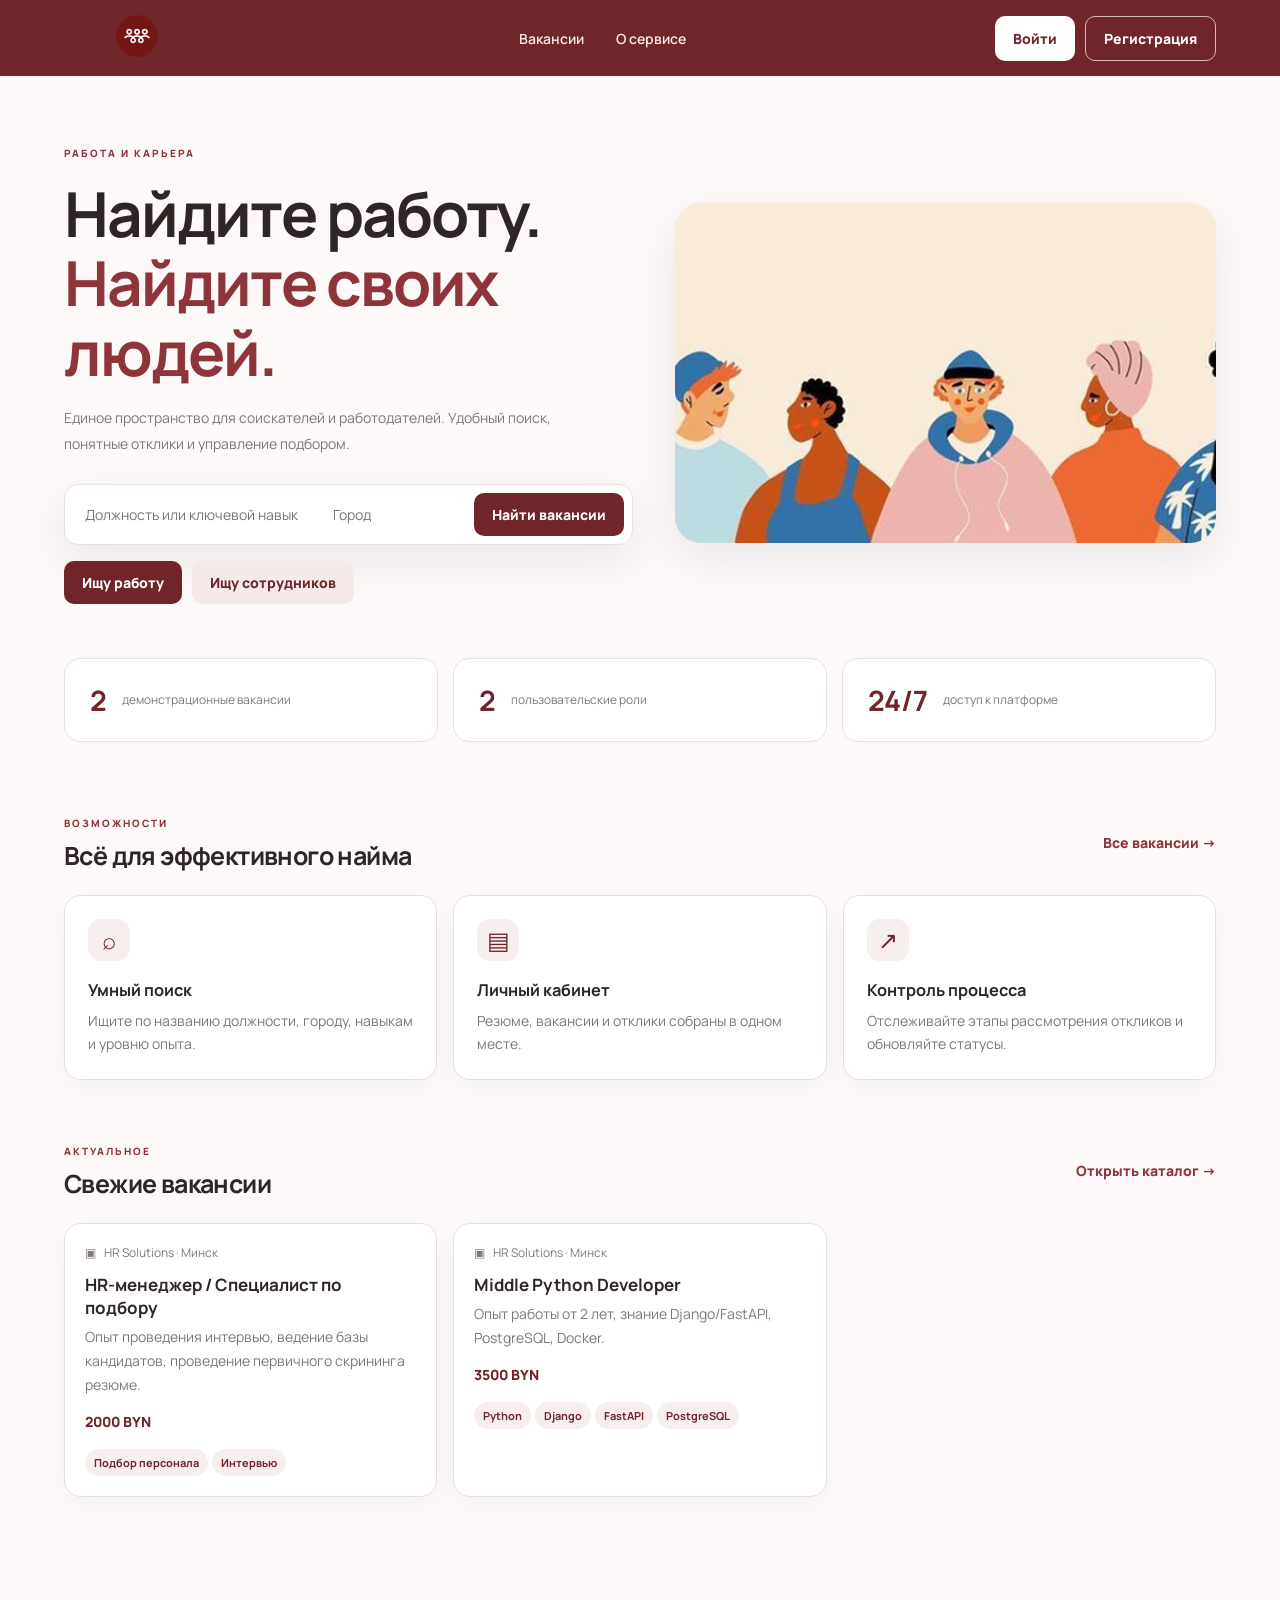
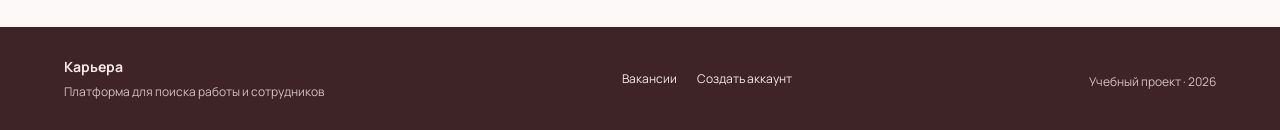
==== index.html @ 32a64653 "first commit" ====
<!doctype html>
<html lang="ru">
  <head>
    <meta charset="UTF-8" />
    <meta name="viewport" content="width=device-width, initial-scale=1.0" />
    <title>Главная — Карьера</title>
    <link rel="stylesheet" href="style.css" />
  </head>
  <body>
    <header class="site-header">
      <a class="brand" href="index.html"
        ><img src="images/main logo.svg" alt="Карьера"
      /></a>
      <nav>
        <a href="vacancies.html">Вакансии</a
        ><a href="index.html#about">О сервисе</a>
      </nav>
      <div class="header-actions" id="headerActions">
        <a class="btn btn-light" href="auth.html">Войти</a
        ><a class="btn btn-outline-light" href="auth.html?mode=register"
          >Регистрация</a
        >
      </div>
    </header>
    <main class="page-shell">
      <section class="hero">
        <div class="hero-copy">
          <span class="eyebrow">РАБОТА И КАРЬЕРА</span>
          <h1>Найдите работу.<br /><em>Найдите своих людей.</em></h1>
          <p>
            Единое пространство для соискателей и работодателей. Удобный поиск,
            понятные отклики и управление подбором.
          </p>
          <form class="hero-search" id="homeSearch">
            <input name="q" placeholder="Должность или ключевой навык" /><input
              name="city"
              placeholder="Город"
            /><button class="btn btn-primary">Найти вакансии</button>
          </form>
          <div class="hero-links">
            <a
              class="btn btn-primary"
              href="auth.html?mode=register&role=applicant"
              >Ищу работу</a
            ><a
              class="btn btn-soft"
              href="auth.html?mode=register&role=recruiter"
              >Ищу сотрудников</a
            >
          </div>
        </div>
        <div class="hero-art">
          <img src="images/banner.png" alt="Команда и карьера" />
        </div>
      </section>
      <section class="stats">
        <div><b>2</b><span>демонстрационные вакансии</span></div>
        <div><b>2</b><span>пользовательские роли</span></div>
        <div><b>24/7</b><span>доступ к платформе</span></div>
      </section>
      <section class="section" id="about">
        <div class="section-heading">
          <div>
            <span class="eyebrow">ВОЗМОЖНОСТИ</span>
            <h2>Всё для эффективного найма</h2>
          </div>
          <a href="vacancies.html" class="text-link">Все вакансии →</a>
        </div>
        <div class="feature-grid">
          <article class="feature-card">
            <div class="feature-icon">⌕</div>
            <h3>Умный поиск</h3>
            <p>Ищите по названию должности, городу, навыкам и уровню опыта.</p>
          </article>
          <article class="feature-card">
            <div class="feature-icon">▤</div>
            <h3>Личный кабинет</h3>
            <p>Резюме, вакансии и отклики собраны в одном месте.</p>
          </article>
          <article class="feature-card">
            <div class="feature-icon">↗</div>
            <h3>Контроль процесса</h3>
            <p>
              Отслеживайте этапы рассмотрения откликов и обновляйте статусы.
            </p>
          </article>
        </div>
      </section>
      <section class="section">
        <div class="section-heading">
          <div>
            <span class="eyebrow">АКТУАЛЬНОЕ</span>
            <h2>Свежие вакансии</h2>
          </div>
          <a href="vacancies.html" class="text-link">Открыть каталог →</a>
        </div>
        <div id="homeVacancies" class="vacancy-grid"></div>
      </section>
    </main>
    <footer class="footer">
      <div>
        <strong>Карьера</strong>
        <p>Платформа для поиска работы и сотрудников</p>
      </div>
      <div>
        <a href="vacancies.html">Вакансии</a
        ><a href="auth.html?mode=register">Создать аккаунт</a>
      </div>
      <small>Учебный проект · 2026</small>
    </footer>
    <div id="toast" class="toast" role="status"></div>
    <script src="script.js"></script>
  </body>
</html>
---- style.css ----
@import url("https://fonts.googleapis.com/css2?family=Manrope:wght@400;500;600;700;800&display=swap");
:root {
  --wine: #70252b;
  --wine2: #8e343b;
  --ink: #2f2526;
  --muted: #817678;
  --pink: #f7eeee;
  --line: #eadfe0;
  --paper: #fff;
  --bg: #fcf9f8;
  --green: #267653;
  --shadow: 0 16px 45px rgba(64, 31, 34, 0.08);
}
* {
  box-sizing: border-box;
}
html {
  scroll-behavior: smooth;
}
body {
  margin: 0;
  background: var(--bg);
  color: var(--ink);
  font-family: Manrope, Arial, sans-serif;
  font-size: 14px;
}
a {
  color: inherit;
  text-decoration: none;
}
button,
input,
select,
textarea {
  font: inherit;
}
button,
a {
  -webkit-tap-highlight-color: transparent;
}
.site-header {
  height: 76px;
  background: var(--wine);
  display: flex;
  align-items: center;
  justify-content: space-between;
  padding: 0 max(5vw, 24px);
  color: #fff;
  gap: 30px;
}
.brand img {
  width: 145px;
  max-height: 42px;
  object-fit: contain;
}
.site-header nav {
  display: flex;
  gap: 32px;
  margin: auto;
}
.site-header nav a {
  color: #f8e9e9;
  font-weight: 600;
}
.site-header nav a:hover {
  color: #fff;
}
.header-actions {
  display: flex;
  gap: 10px;
}
.btn {
  border: 0;
  border-radius: 10px;
  padding: 12px 18px;
  font-weight: 800;
  cursor: pointer;
  display: inline-flex;
  align-items: center;
  justify-content: center;
  transition: 0.2s;
}
.btn:hover {
  transform: translateY(-1px);
  filter: brightness(0.97);
}
.btn-primary {
  background: var(--wine);
  color: #fff;
}
.btn-light {
  background: #fff;
  color: var(--wine);
}
.btn-outline-light {
  background: transparent;
  border: 1px solid #d9babc;
  color: #fff;
}
.btn-soft {
  background: #f5e9e9;
  color: var(--wine);
}
.btn-wide {
  width: 100%;
  margin-top: 8px;
}
.page-shell {
  max-width: 1200px;
  margin: 0 auto;
  padding: 36px 24px 70px;
}
.hero {
  display: grid;
  grid-template-columns: 1fr 0.95fr;
  gap: 42px;
  align-items: center;
  min-height: 430px;
}
.hero-copy {
  padding: 30px 0;
}
.eyebrow {
  font-size: 10px;
  letter-spacing: 2px;
  font-weight: 800;
  color: var(--wine2);
}
h1,
h2,
h3,
p {
  margin-top: 0;
}
.hero h1 {
  font-size: clamp(38px, 5vw, 62px);
  line-height: 1.12;
  letter-spacing: -2px;
  margin: 18px 0;
}
.hero h1 em {
  font-style: normal;
  color: var(--wine2);
}
.hero-copy > p,
.page-heading p,
.dashboard-top p {
  color: var(--muted);
  line-height: 1.8;
  max-width: 540px;
}
.hero-art {
  border-radius: 26px;
  overflow: hidden;
  background: #f1e5e3;
  box-shadow: var(--shadow);
}
.hero-art img {
  display: block;
  width: 100%;
  height: 340px;
  object-fit: cover;
}
.hero-search {
  display: grid;
  grid-template-columns: 1fr 145px auto;
  gap: 8px;
  background: #fff;
  padding: 8px;
  border: 1px solid var(--line);
  border-radius: 14px;
  box-shadow: var(--shadow);
  margin: 28px 0 16px;
}
.hero-search input {
  min-width: 0;
  border: 0;
  padding: 12px;
  outline: none;
}
.hero-links {
  display: flex;
  gap: 10px;
}
.stats {
  display: grid;
  grid-template-columns: repeat(3, 1fr);
  gap: 15px;
  margin: 24px 0 70px;
}
.stats div {
  background: #fff;
  border: 1px solid var(--line);
  border-radius: 16px;
  padding: 22px 25px;
  display: flex;
  align-items: center;
  gap: 15px;
}
.stats b {
  font-size: 28px;
  color: var(--wine);
}
.stats span {
  color: var(--muted);
  font-size: 12px;
}
.section {
  margin: 60px 0;
}
.section-heading {
  display: flex;
  justify-content: space-between;
  align-items: center;
  gap: 15px;
  margin-bottom: 22px;
}
.section-heading h2,
.section-panel h2 {
  font-size: 25px;
  margin: 7px 0 0;
  letter-spacing: -0.6px;
}
.text-link {
  color: var(--wine2);
  font-weight: 800;
  background: none;
  border: 0;
  cursor: pointer;
}
.feature-grid,
.vacancy-grid {
  display: grid;
  grid-template-columns: repeat(3, 1fr);
  gap: 16px;
}
.feature-card,
.panel,
.vacancy-card {
  background: #fff;
  border: 1px solid var(--line);
  border-radius: 17px;
  padding: 23px;
  box-shadow: 0 7px 24px rgba(64, 31, 34, 0.035);
}
.feature-icon {
  width: 42px;
  height: 42px;
  border-radius: 13px;
  background: var(--pink);
  display: grid;
  place-items: center;
  color: var(--wine);
  font-size: 24px;
  margin-bottom: 18px;
}
.feature-card h3 {
  margin-bottom: 8px;
}
.feature-card p,
.vacancy-card p {
  color: var(--muted);
  line-height: 1.7;
  margin-bottom: 0;
}
.vacancy-card {
  padding: 20px;
}
.vacancy-card h3 {
  margin: 12px 0 6px;
  font-size: 17px;
}
.company-line,
.meta-line {
  display: flex;
  align-items: center;
  gap: 8px;
  color: var(--muted);
  font-size: 12px;
}
.salary {
  font-weight: 800;
  color: var(--wine);
  margin: 15px 0;
}
.tag {
  display: inline-flex;
  background: #f7eeee;
  color: var(--wine);
  padding: 6px 9px;
  border-radius: 20px;
  font-size: 11px;
  font-weight: 700;
  margin: 3px 4px 0 0;
}
.card-actions {
  display: flex;
  gap: 8px;
  margin-top: 16px;
}
.card-actions .btn {
  padding: 9px 13px;
  font-size: 12px;
}
.page-heading {
  margin: 10px 0 28px;
}
.page-heading h1,
.dashboard-top h1 {
  font-size: 34px;
  letter-spacing: -1px;
  margin: 10px 0;
}
.catalog-layout {
  display: grid;
  grid-template-columns: 260px 1fr;
  gap: 24px;
}
.filters {
  height: max-content;
  display: grid;
  gap: 16px;
}
.filters label,
.auth-card label,
.form-grid label {
  display: grid;
  gap: 7px;
  font-weight: 700;
  font-size: 12px;
}
.filter-title {
  display: flex;
  justify-content: space-between;
  align-items: center;
}
.filter-title h3 {
  margin: 0;
}
.filters input,
.filters select,
.auth-card input,
.form-grid input,
.form-grid select,
.form-grid textarea,
.filter-row input,
.filter-row select {
  width: 100%;
  padding: 12px 13px;
  border: 1px solid var(--line);
  border-radius: 9px;
  background: #fff;
  outline: none;
  color: var(--ink);
}
input:focus,
select:focus,
textarea:focus {
  border-color: #b9787d !important;
  box-shadow: 0 0 0 3px #f6e9e9;
}
.results-bar {
  display: flex;
  justify-content: space-between;
  align-items: center;
  margin: 0 0 14px;
  color: var(--muted);
  font-weight: 700;
}
.results-bar select {
  padding: 9px;
  border: 1px solid var(--line);
  border-radius: 9px;
  background: #fff;
}
.stack-list {
  display: grid;
  gap: 12px;
}
.job-row,
.application-row,
.resume-row {
  background: #fff;
  border: 1px solid var(--line);
  border-radius: 14px;
  padding: 18px;
  display: flex;
  justify-content: space-between;
  gap: 20px;
  align-items: center;
}
.job-row h3,
.application-row h3,
.resume-row h3 {
  margin: 0 0 6px;
  font-size: 16px;
}
.row-main {
  min-width: 0;
  flex: 1;
}
.row-side {
  display: flex;
  flex-direction: column;
  align-items: flex-end;
  gap: 9px;
}
.empty-state {
  padding: 28px;
  text-align: center;
  border: 1px dashed #d9c7c9;
  border-radius: 13px;
  color: var(--muted);
}
.auth-wrap {
  display: grid;
  grid-template-columns: 1fr 440px;
  gap: 70px;
  max-width: 980px;
  margin: 30px auto;
  align-items: center;
}
.auth-aside {
  padding: 35px;
}
.auth-aside h1 {
  font-size: 42px;
  line-height: 1.15;
  letter-spacing: -1.5px;
  margin: 18px 0;
}
.auth-aside p {
  color: var(--muted);
  line-height: 1.8;
}
.auth-aside img {
  width: 130px;
  margin-top: 35px;
}
.auth-card {
  background: #fff;
  border: 1px solid var(--line);
  border-radius: 20px;
  padding: 28px;
  box-shadow: var(--shadow);
}
.auth-tabs {
  display: flex;
  background: #f8f1f1;
  padding: 4px;
  border-radius: 10px;
  margin-bottom: 24px;
}
.tab {
  border: 0;
  background: transparent;
  flex: 1;
  padding: 10px;
  border-radius: 8px;
  color: var(--muted);
  font-weight: 800;
  cursor: pointer;
}
.tab.active {
  background: #fff;
  color: var(--wine);
  box-shadow: 0 2px 8px #0000000b;
}
.auth-card form {
  display: grid;
  gap: 15px;
}
.auth-card h2 {
  margin: 0 0 4px;
}
.auth-card fieldset {
  border: 0;
  padding: 0;
  margin: 0;
  display: grid;
  gap: 8px;
}
.auth-card legend {
  font-weight: 800;
  font-size: 12px;
  margin-bottom: 9px;
}
.role-option {
  display: flex !important;
  grid-template-columns: auto 1fr !important;
  align-items: center;
  border: 1px solid var(--line);
  padding: 12px;
  border-radius: 10px;
  cursor: pointer;
}
.role-option input {
  width: auto;
}
.role-option span {
  display: grid;
  gap: 3px;
}
.role-option small,
.form-note {
  color: var(--muted);
  font-weight: 400;
}
.form-note {
  font-size: 11px;
  line-height: 1.6;
  margin: 0;
}
.dashboard-top {
  display: flex;
  justify-content: space-between;
  align-items: center;
  margin: 8px 0 28px;
}
.dashboard-grid {
  display: grid;
  grid-template-columns: 230px 1fr;
  gap: 22px;
  align-items: start;
}
.sidebar {
  display: grid;
  gap: 8px;
  position: sticky;
  top: 20px;
}
.user-mini {
  padding: 8px 4px 18px;
  border-bottom: 1px solid var(--line);
  font-weight: 800;
  margin-bottom: 7px;
}
.user-mini small {
  display: block;
  color: var(--muted);
  font-weight: 500;
  margin-top: 4px;
}
.side-link {
  padding: 11px 12px;
  border-radius: 9px;
  color: var(--muted);
  font-weight: 700;
}
.side-link:hover,
.side-link.active {
  background: var(--pink);
  color: var(--wine);
}
.dashboard-content {
  display: grid;
  gap: 20px;
  min-width: 0;
}
.section-panel {
  padding: 23px;
}
.section-panel .section-heading {
  margin-bottom: 18px;
}
.resume-summary {
  background: #fbf6f5;
  padding: 18px;
  border-radius: 12px;
}
.resume-summary h3 {
  margin: 0 0 7px;
}
.form-grid {
  display: grid;
  grid-template-columns: 1fr 1fr;
  gap: 14px;
  margin-top: 18px;
}
.form-grid .full {
  grid-column: 1/-1;
}
.form-grid textarea {
  resize: vertical;
}
.form-actions {
  display: flex;
  gap: 10px;
}
.filter-row {
  display: grid;
  grid-template-columns: 1fr 190px 190px;
  gap: 9px;
  margin-bottom: 14px;
}
.status {
  display: inline-flex;
  border-radius: 20px;
  padding: 6px 10px;
  background: #f5eeee;
  color: var(--wine);
  font-size: 11px;
  font-weight: 800;
}
.status.green {
  background: #eaf5ef;
  color: var(--green);
}
.row-actions {
  display: flex;
  gap: 7px;
  flex-wrap: wrap;
}
.row-actions select {
  padding: 8px;
  border: 1px solid var(--line);
  border-radius: 8px;
  background: #fff;
}
.footer {
  background: #3e2427;
  color: #f7e9e9;
  padding: 30px max(5vw, 24px);
  display: flex;
  align-items: center;
  justify-content: space-between;
  gap: 20px;
}
.footer p,
.footer small {
  color: #d5bfc1;
  font-size: 12px;
  margin: 7px 0 0;
}
.footer > div:nth-child(2) {
  display: flex;
  gap: 20px;
  font-size: 12px;
}
.toast {
  position: fixed;
  bottom: 24px;
  right: 24px;
  background: #2f2526;
  color: #fff;
  padding: 13px 18px;
  border-radius: 10px;
  box-shadow: var(--shadow);
  opacity: 0;
  transform: translateY(12px);
  transition: 0.25s;
  pointer-events: none;
  z-index: 20;
}
.toast.show {
  opacity: 1;
  transform: translateY(0);
}
[hidden] {
  display: none !important;
}
@media (max-width: 850px) {
  .site-header {
    padding: 0 18px;
  }
  .site-header nav {
    display: none;
  }
  .hero {
    grid-template-columns: 1fr;
  }
  .hero-art img {
    height: 240px;
  }
  .auth-wrap {
    grid-template-columns: 1fr;
    gap: 20px;
  }
  .auth-aside {
    padding: 10px;
  }
  .auth-aside img {
    display: none;
  }
  .catalog-layout {
    grid-template-columns: 1fr;
  }
  .filters {
    grid-template-columns: 1fr 1fr;
  }
  .filter-title {
    grid-column: 1/-1;
  }
  .dashboard-grid {
    grid-template-columns: 1fr;
  }
  .sidebar {
    position: static;
    grid-template-columns: repeat(3, 1fr);
  }
  .user-mini {
    grid-column: 1/-1;
  }
  .feature-grid,
  .vacancy-grid {
    grid-template-columns: repeat(2, 1fr);
  }
  .filter-row {
    grid-template-columns: 1fr 1fr;
  }
  .filter-row input:first-child {
    grid-column: 1/-1;
  }
}
@media (max-width: 560px) {
  .page-shell {
    padding: 24px 15px 50px;
  }
  .site-header {
    height: 66px;
  }
  .brand img {
    width: 115px;
  }
  .header-actions {
    gap: 6px;
  }
  .header-actions .btn {
    font-size: 11px;
    padding: 9px;
  }
  .hero h1 {
    font-size: 39px;
  }
  .hero-search {
    grid-template-columns: 1fr;
  }
  .hero-search input {
    border-bottom: 1px solid var(--line);
  }
  .stats {
    grid-template-columns: 1fr;
    margin-bottom: 45px;
  }
  .stats div {
    padding: 15px;
  }
  .feature-grid,
  .vacancy-grid {
    grid-template-columns: 1fr;
  }
  .section-heading {
    align-items: flex-start;
  }
  .job-row,
  .application-row,
  .resume-row {
    align-items: flex-start;
    flex-direction: column;
  }
  .row-side {
    align-items: flex-start;
  }
  .filters {
    grid-template-columns: 1fr;
  }
  .filter-title {
    grid-column: auto;
  }
  .auth-card {
    padding: 20px;
  }
  .auth-aside h1 {
    font-size: 34px;
  }
  .dashboard-top {
    align-items: flex-start;
  }
  .dashboard-top h1 {
    font-size: 27px;
  }
  .form-grid {
    grid-template-columns: 1fr;
  }
  .form-grid .full {
    grid-column: auto;
  }
  .filter-row {
    grid-template-columns: 1fr;
  }
  .filter-row input:first-child {
    grid-column: auto;
  }
  .sidebar {
    grid-template-columns: 1fr 1fr;
  }
  .footer {
    align-items: flex-start;
    flex-direction: column;
  }
  .footer > div:nth-child(2) {
    flex-wrap: wrap;
  }
}
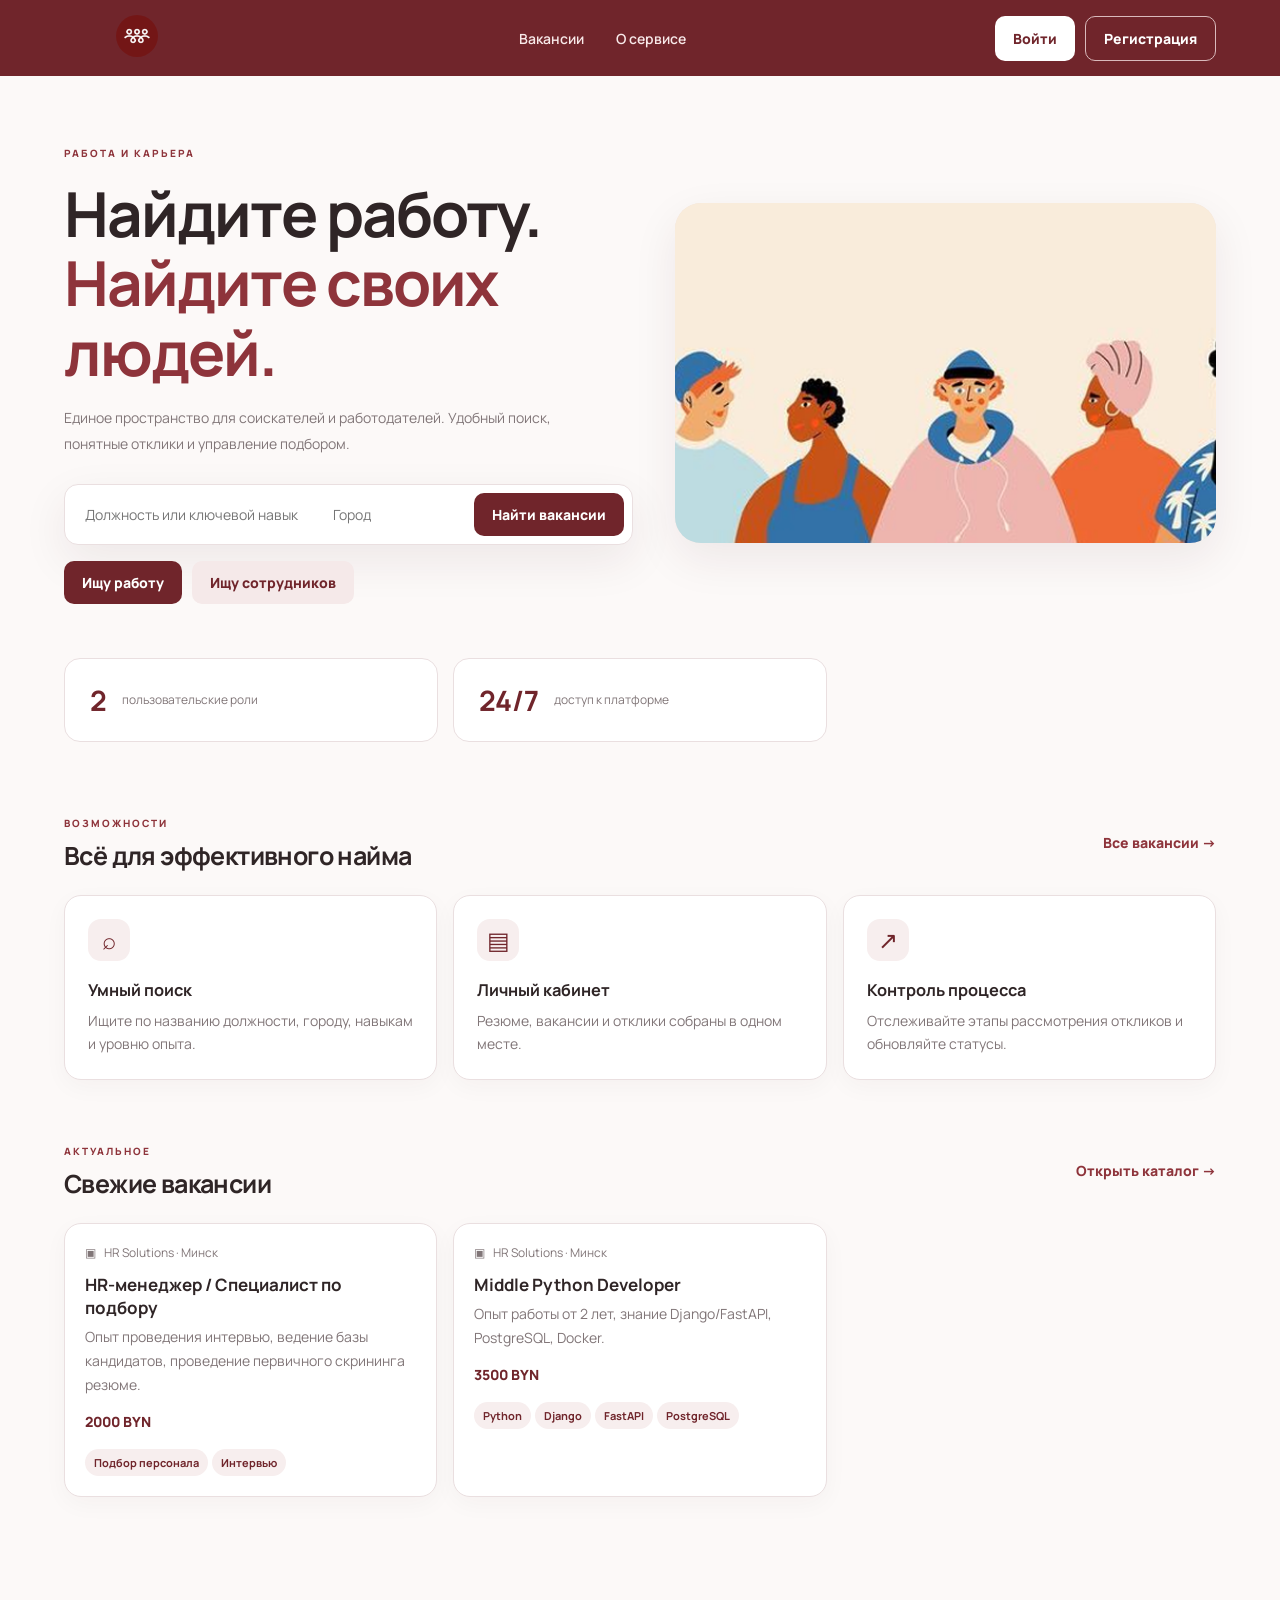
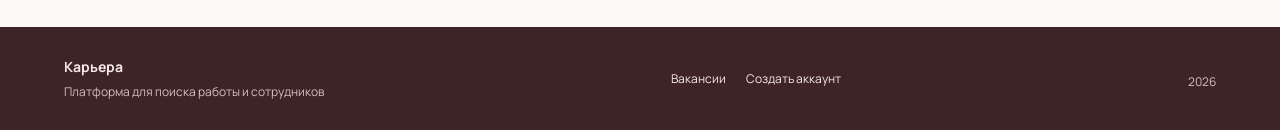
==== commit 45e30660: "final" ====
--- a/index.html
+++ b/index.html
@@ -54,7 +54,6 @@
         </div>
       </section>
       <section class="stats">
-        <div><b>2</b><span>демонстрационные вакансии</span></div>
         <div><b>2</b><span>пользовательские роли</span></div>
         <div><b>24/7</b><span>доступ к платформе</span></div>
       </section>
@@ -106,7 +105,7 @@
         <a href="vacancies.html">Вакансии</a
         ><a href="auth.html?mode=register">Создать аккаунт</a>
       </div>
-      <small>Учебный проект · 2026</small>
+      <small>2026</small>
     </footer>
     <div id="toast" class="toast" role="status"></div>
     <script src="script.js"></script>
